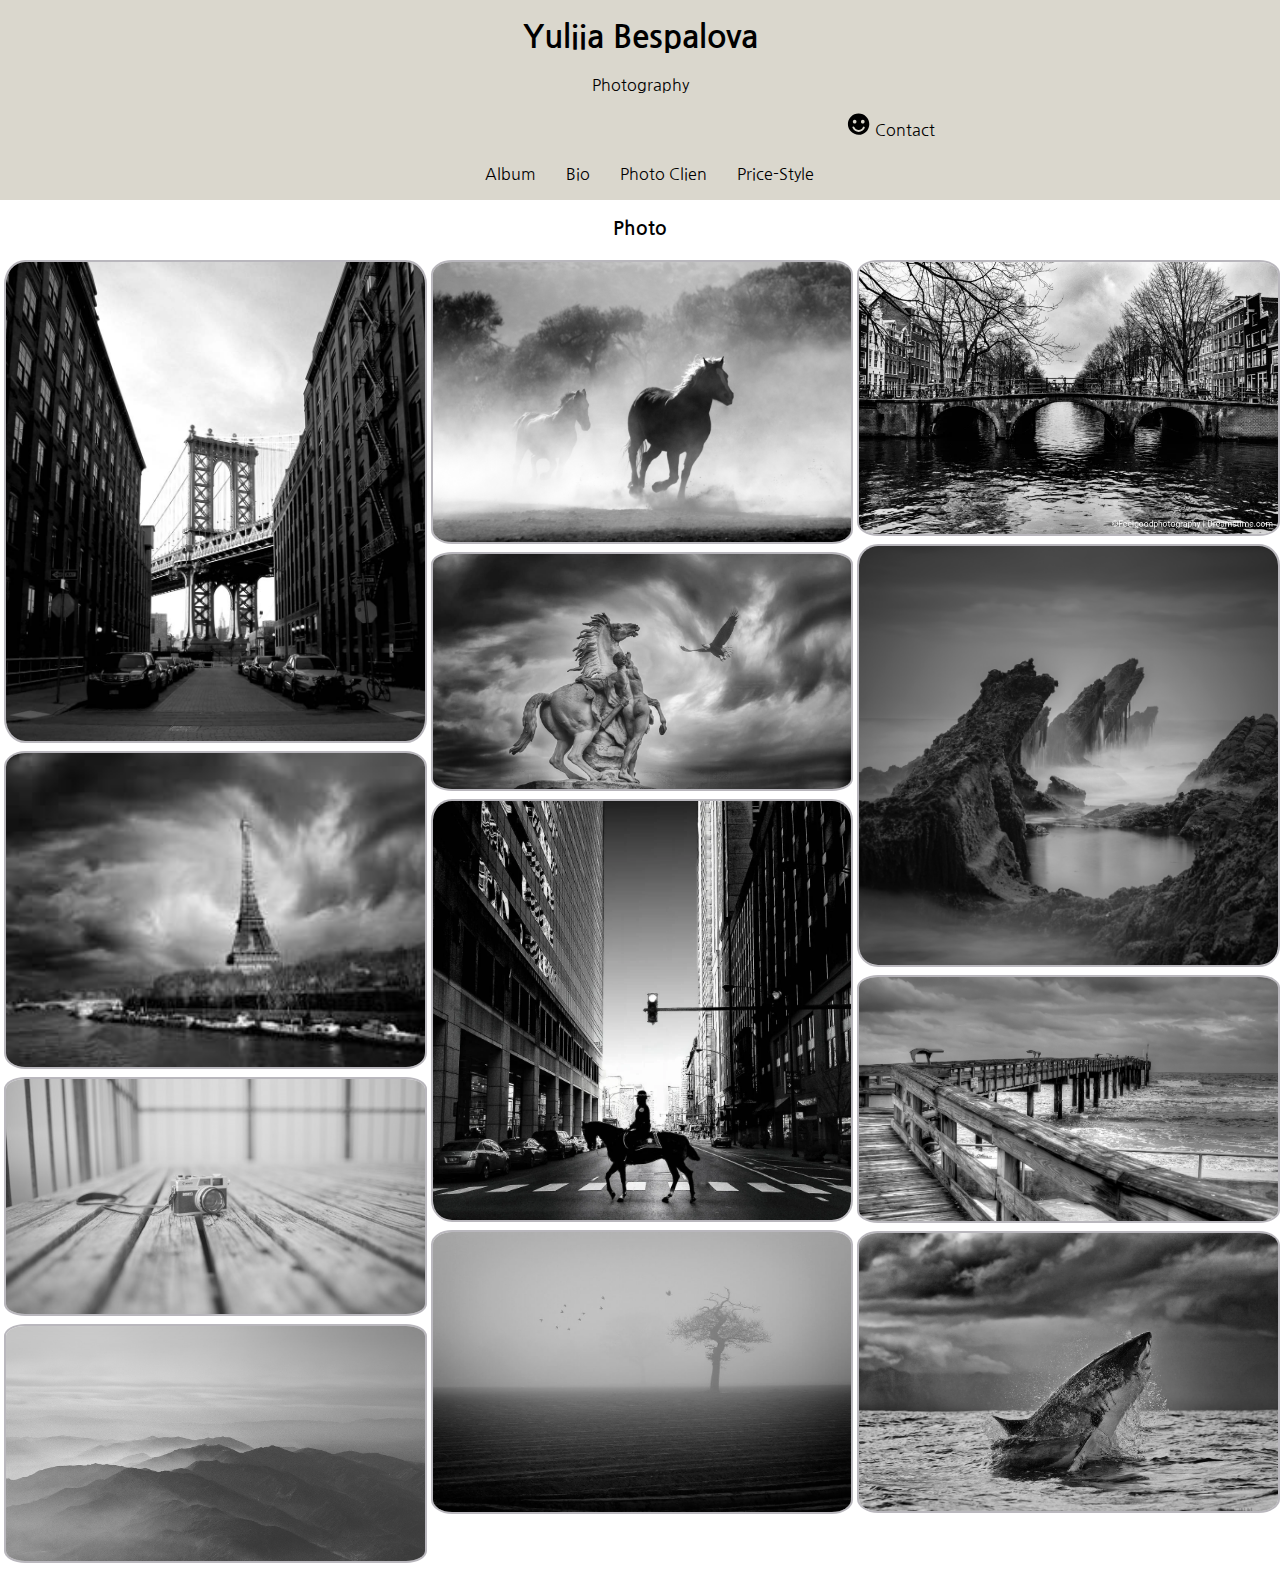
==== index.html @ be4f1351 "Add files via upload" ====
<!DOCTYPE html>
<head>
    <meta lang="en">
    <meta name="viewport" content="width=device-width, initial-scale=1.0">
    <meta charset="UTF-8">
    <link href="style.css" rel="stylesheet" type="text/css"/>
    <link rel="preconnect" href="https://fonts.googleapis.com">
    <link rel="preconnect" href="https://fonts.gstatic.com" crossorigin>
    <link href="https://fonts.googleapis.com/css2?family=Nanum+Gothic&display=swap" rel="stylesheet">
    <title>Photography Yuliia</title>
    
    
</head>
<body>
    <section class="sectionA">


        <div class="titlename">
        <h1>Yuliia Bespalova</h1>
        <p>Photography</p>
            </div>  


            <div class="svg">
                <a href="contakt.html"> <svg fill="#000000"  width="25px" version="1.2" baseProfile="tiny" id="Layer_1" xmlns="http://www.w3.org/2000/svg" xmlns:xlink="http://www.w3.org/1999/xlink"
	        viewBox="0 0 256 256" xml:space="preserve">
        <path d="M128.8,243.8c60.8,0.6,109.5-49.8,109.7-109.3c0.6-60.8-48.3-109.3-109.3-109.7c-61-0.4-109.5,49.8-109.7,109.3
	        C18.9,194.9,69.3,243.4,128.8,243.8z M172.4,90.7c10.8,0.6,18.7,8.3,18.3,19.1c-0.6,10.8-8.3,18.7-19.1,18.3
	        c-10.8-0.6-18.7-8.3-18.3-19.1C153.7,98.2,161.5,90.3,172.4,90.7z M129.2,214c-26.6-0.2-50.4-15.7-62.5-41.5
	        c-2.1-5.1,0.6-10.8,5.5-13c5.1-2.1,10.8,0.6,14.5,6c7.9,17,24.5,28.1,43.2,28.5c18.7,0.4,34.9-10.6,42.7-27.9
	        c2.8-5.7,9.1-7.7,13.6-5.3c5.7,2.8,8.1,7.9,5.3,13.6C180.7,198.5,155.8,214.5,129.2,214z M89.2,90.7c10.8,0.6,18.7,8.3,18.3,19.1
	        c-0.6,10.8-8.3,18.7-19.1,18.3c-9.4-0.2-18.7-8.3-18.3-19.1C70.3,99.6,78.4,90.3,89.2,90.7z"/>        
        </svg> Contact</a>
                    
    
    </div>


    <nav class="cont_nav">
       <ul>
        <li><a href="index.html">Album</a></li>
        <li><a href="biography.html">Bio</a></li>
        <li><a href="#">Photo Clien</a></li>
        <li><a href="#">Price-Style</a></li>
       </ul>
    </nav>
    </section>

    <h3 style="text-align: center;">Photo</h3>


        <picture class="column">
            <div class="photo">
                <img src="image/bridge.png" alt="Photo 1"onclick="zoomPhoto(this)">
                <img src="image/elfa.png" alt="Photo 2"onclick="zoomPhoto(this)">
                <img src="image/gray.png" alt="Photo 3"onclick="zoomPhoto(this)">
                <img src="image/greymountains.jpg" alt="Photo 4"onclick="zoomPhoto(this)">
              </div>
              <div class="photo">
                <img src="image/horse_gray.png" alt="Photo 5"onclick="zoomPhoto(this)">
                <img src="image/horse_statua.jpg" alt="Photo 6"onclick="zoomPhoto(this)">
                <img src="image/horspolice.png" alt="Photo 7"onclick="zoomPhoto(this)">
                <img src="image/lust_wood.jpg" alt="Photo 8"onclick="zoomPhoto(this)">
              </div>
              <div class="photo">
                <img src="image/most.png" alt="Photo 9"onclick="zoomPhoto(this)">
                <img src="image/Scale.jpg" alt="Photo 10"onclick="zoomPhoto(this)">
                <img src="image/sea.jpg" alt="Photo 11"onclick="zoomPhoto(this)">
                <img src="image/shark.jpg" alt="Photo 12"onclick="zoomPhoto(this)">
              </div>
        </picture>
        <div id="zoomedContainer" class="zoomed-container" onclick="closeZoomed()">
            <img id="zoomedImage" class="zoomed" src="" alt="">
        </div>
        
        <script src="script.js"></script>
</body>
---- style.css ----
html{
    width: auto;
    height: 100%;
}

body{
    margin: 0;
    padding: 0;
    font-family: 'Nanum Gothic', sans-serif;
}



.sectionA{
    display: inline-block;
    position: relative;
    width: 100%;
    height: 200px;
    background-color: #dad7cd;
    

}


.titlename{
    display: inline;
    text-align: center;
}


.svg{
    position: relative;
    width: 100px;
    margin: auto;
    left: 20%;
    
}


.svg a{
    color: black;
    transition: 1s ease;
    text-decoration: none;
}

.svg a:hover{
    transition: 1s ease;
    color: #d4a373;
}

ul{
    display: flex;
    gap: 30px;
    list-style: none;
    
   
}

li a{
    color: black;
    transition: 1s ease;
    text-decoration: none;
}


li a:hover{
    transition: 1s ease;
    color: #d4a373;
}



.cont_nav{
    position: relative;
    width: 390px;
    margin: auto;
    top: 0.5em;
    
}


.column{
    display: flex;
}


.photo{
    flex: 1;
    display: flex;
    flex-direction: column;
    margin: 4px;
    
}



.photo img:hover {
    transform: scale(1.1); /* Збільшення зображення на 10% при наведенні */
    transition: transform 0.3s ease; /* Плавний перехід між станами */
}

.photo img{
    
    width: 100%;
    height: auto;
    margin-bottom: 8px;
    border: 2px solid #B9B7BD;
    object-fit: cover;
    border-radius: 5%; 
    
}

.zoomed-container {
    position: fixed;
    top: 0;
    left: 0;
    width: 100%;
    height: 100%;
    background: rgba(0, 0, 0, 0.8);
    display: none;
    justify-content: center;
    align-items: center;
    transition: 2s ease;
}

.zoomed-container img {
    max-width: 100%;
    max-height: 100%;
    
}

/* Початок другої сторінки Biography*/


.cont_A{
    width: 400px;
    height: 200px;
    text-align: center;
    margin: auto;
    font-size: 0.9em;
}

/* початок третьої сторінки контакт*/
.cont_M{
    width: 400px;
    text-align: center;
    margin: auto;
    font-size: 0.9em;
}



.form{
    margin: auto;
    width: 350px;
    height: 400px;
    
    display: flex;
    flex-wrap: wrap;
    flex-direction: column;
    align-items: center;
        
      
}

.input-groupA {
    width: 100%;
    display: flex;
    gap: 10px;
    align-items: flex-start;
    justify-content: center;
}


.input-groupB{
    width: 100%;
    display: flex;
    flex-direction: column;
    gap: 10px;
    align-items: flex-start; 
    
}

#subject,#email,#adres{
    position: relative;
    width: 342px;

}


#textarea{
    width: 342px;
    height: 100px;
    resize: none;
    overflow: none;
}




 #button{
    position: relative;
    justify-content: center;
    display: flex;
    gap: 20px;
    
}
.send,.reset{
    border: none;
    background-color: transparent;
    box-shadow: 1px 1px 1px 1px;
    transition: 1s ease;
}

.send:hover,.reset:hover{
    font-size: larger;
    transition: 1s ease;
}





.send.clicked {
    animation: clickAnimation 1s ease;
}

@keyframes clickAnimation {
    0% {
        transform: scale(1);
    }
    50% {
        transform: scale(1.2);
    }
    100% {
        transform: scale(1);
    }
}


@media only screen and (max-width: 480px) and (min-width: 320px) and (max-device-width: 6.7in) and (min-device-width: 6.6in) {
    /* Тут вказуйте ваші стилі для телефонів з діагоналлю близькою до 6.7 дюйма */
    .form{
        width: auto;
    }
}



/* Медіа-запит для екранів шириною менше 600px */
@media screen and (max-width: 600px) {
    .form {
        width: 90%;
    }
    /* Додаткові стилі для інших елементів, які ви хочете модифікувати для малих екранів */
    .input-groupA, .input-groupB {
        gap: 5px;
    }
    
    
}

/* Медіа-запит для екранів шириною менше 400px */
@media screen and (max-width: 400px) {
    .form {
        width: 80%;
    }
    /* Додаткові стилі для інших елементів, які ви хочете модифікувати для дуже малих екранів */
}





@media only screen and (max-width: 600px) {
    .sectionA {
        height: auto;
    }

    .cont_nav {
        width: 100%;
    }

    .column {
        flex-direction: column;
    }

    .photo {
        margin: 8px 0;
    }
}
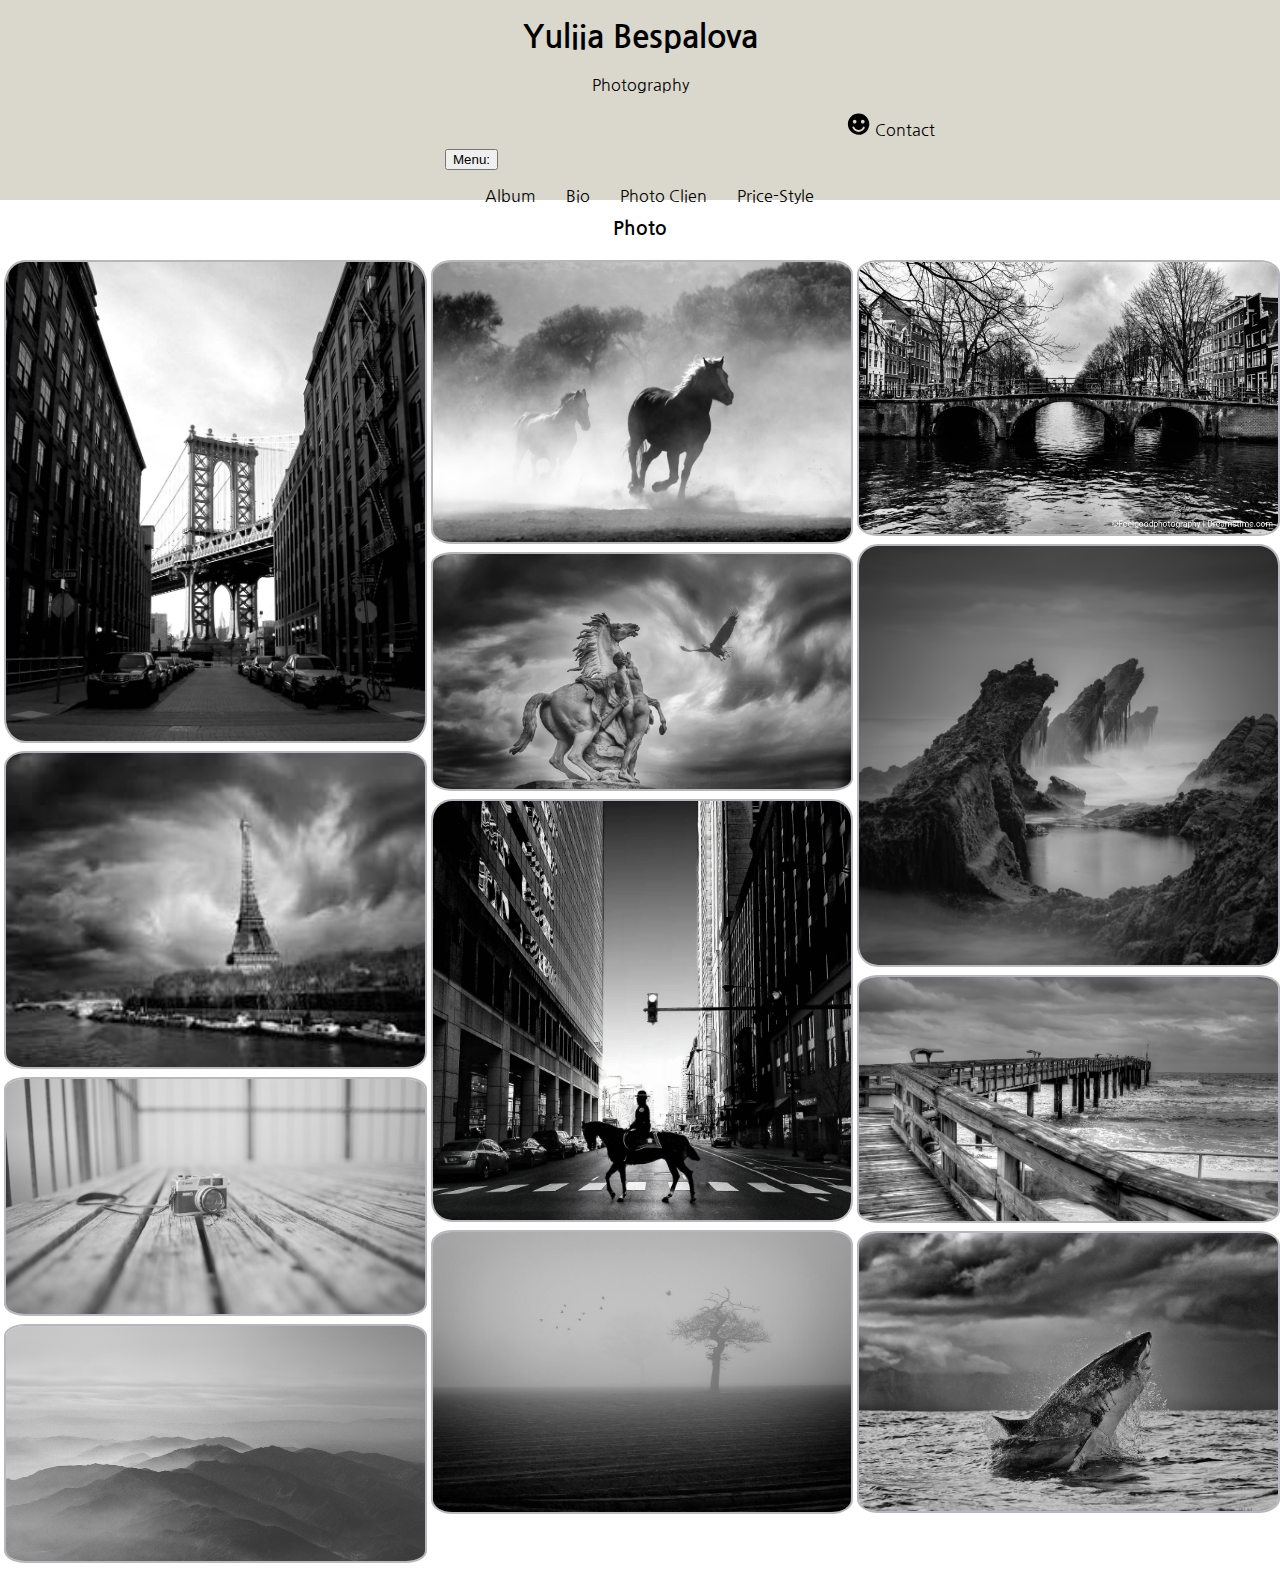
==== commit eab2bd00: "Update index.html" ====
--- a/index.html
+++ b/index.html
@@ -37,6 +37,7 @@
 
 
     <nav class="cont_nav">
+	    <button class="toggle-menu-btn">Menu:</button>
        <ul>
         <li><a href="index.html">Album</a></li>
         <li><a href="biography.html">Bio</a></li>
@@ -74,4 +75,4 @@
         </div>
         
         <script src="script.js"></script>
-</body>+</body>
--- a/style.css
+++ b/style.css
@@ -1,5 +1,5 @@
 html{
-    width: auto;
+    width: 100%;
     height: 100%;
 }
 
@@ -7,6 +7,8 @@
     margin: 0;
     padding: 0;
     font-family: 'Nanum Gothic', sans-serif;
+    
+    
 }
 
 
@@ -129,6 +131,35 @@
     
 }
 
+
+/* Додайте стилі для стрілок */
+#arrow {
+    position: absolute;
+    top: 50%;
+    font-size: 24px;
+    cursor: pointer;
+    color: white;
+    
+    padding: 10px;
+    border-radius: 50%;
+    display: none;
+}
+
+.arrow-left {
+    left: 10px;
+}
+
+.arrow-right {
+    right: 10px;
+}
+
+/* Зробіть стрілки видимими при наведенні на збільшене зображення */
+.zoomed-container:hover .arrow {
+    display: block;
+}
+
+
+
 /* Початок другої сторінки Biography*/
 
 
@@ -151,45 +182,72 @@
 
 
 .form{
-    margin: auto;
-    width: 350px;
-    height: 400px;
-    
+    box-sizing: border-box;
+    margin: auto;
+    width: 356px;
+    height: 480px;
     display: flex;
     flex-wrap: wrap;
     flex-direction: column;
     align-items: center;
+    justify-content: center;
+    
         
       
 }
 
+
+
 .input-groupA {
     width: 100%;
     display: flex;
     gap: 10px;
-    align-items: flex-start;
+    text-align: center;
+    margin-bottom: 10px;
+}
+
+
+.firstname1,.lastname1{
+    align-items: center;
+    
+}
+
+
+
+
+.input-groupB{
+    width: 90%;
+    display: flex;
+    flex-direction: column;
+    gap: 20px;
     justify-content: center;
-}
-
-
-.input-groupB{
-    width: 100%;
-    display: flex;
-    flex-direction: column;
-    gap: 10px;
-    align-items: flex-start; 
-    
-}
+    text-align: center;
+    
+    
+}
+
+
 
 #subject,#email,#adres{
     position: relative;
-    width: 342px;
-
+    width: 100%;
+    text-align: center;
+
+}
+
+
+
+
+#phone{
+   position: relative;
+   width: 80%;
+   text-align: center;
+    
 }
 
 
 #textarea{
-    width: 342px;
+    width: 100%;
     height: 100px;
     resize: none;
     overflow: none;
@@ -198,23 +256,25 @@
 
 
 
- #button{
-    position: relative;
+#button {
+    margin-top: 12px;
+    display: flex;
     justify-content: center;
-    display: flex;
+    align-items: center;
     gap: 20px;
-    
-}
-.send,.reset{
-    border: none;
-    background-color: transparent;
-    box-shadow: 1px 1px 1px 1px;
-    transition: 1s ease;
-}
-
-.send:hover,.reset:hover{
-    font-size: larger;
-    transition: 1s ease;
+}
+.send, .reset {
+    background-color: #b8c0ff;
+    border: 1px solid #000; /* Додайте рамку для більшої видимості кнопок */
+    padding: 10px 20px;
+    cursor: pointer;
+    transition: 0.5s ease;
+    color: white;
+}
+
+.send:hover, .reset:hover {
+    background-color: #d5bdaf; /* Змініть колір фону при наведенні */
+    color: #white; /* Змініть колір тексту при наведенні */
 }
 
 
@@ -238,54 +298,99 @@
 }
 
 
-@media only screen and (max-width: 480px) and (min-width: 320px) and (max-device-width: 6.7in) and (min-device-width: 6.6in) {
-    /* Тут вказуйте ваші стилі для телефонів з діагоналлю близькою до 6.7 дюйма */
-    .form{
-        width: auto;
-    }
-}
-
-
+/* Стилі для телефонів з діагоналлю близькою до 6.7 дюйма */
+@media only screen and (max-width: 480px) and (min-width: 320px) and (max-width: 6.7in) and (min-width: 6.6in) {
+    body {
+        width: 80%;
+    }
+
+    .form {
+        width: 80%;
+    }
+
+    .send, .reset {
+        width: 100%; /* Робимо кнопки повноширокими на малих екранах */
+    }
+}
 
 /* Медіа-запит для екранів шириною менше 600px */
 @media screen and (max-width: 600px) {
-    .form {
+    body{
+        width: 80%%;
+    }
+    
+    .form .cont_A {
         width: 90%;
     }
-    /* Додаткові стилі для інших елементів, які ви хочете модифікувати для малих екранів */
+
     .input-groupA, .input-groupB {
         gap: 5px;
     }
-    
-    
+
+    .send, .reset {
+        width: 100%; /* Робимо кнопки повноширокими на малих екранах */
+    }
+    .cont_A {
+        width: 80%;
+    }
+
+    .cont_nav {
+        width: 100%;
+    }
+
+    .column {
+        flex-direction: column;
+        padding: 20px;
+    }
+
+    .photo {
+        margin: 10px 0;
+    }
+}
 }
 
 /* Медіа-запит для екранів шириною менше 400px */
 @media screen and (max-width: 400px) {
-    .form {
+    .form .cont_A {
         width: 80%;
     }
-    /* Додаткові стилі для інших елементів, які ви хочете модифікувати для дуже малих екранів */
-}
-
-
-
-
+
+    .send, .reset {
+        width: 100%; /* Робимо кнопки повноширокими на малих екранах */
+    }
+}
+
+
+
+/* start write code hidden menu blok on a max-width 600px */
 
 @media only screen and (max-width: 600px) {
-    .sectionA {
-        height: auto;
-    }
 
     .cont_nav {
+        display: none;
+        flex-direction: column;
         width: 100%;
-    }
-
-    .column {
-        flex-direction: column;
-    }
-
-    .photo {
-        margin: 8px 0;
-    }
-}
+   
+    }
+
+    ul{
+        display: flex;
+    }
+
+    li {
+        text-align: center;
+        width: 100%;
+      }
+
+      .toggle-menu-btn {
+        display: block;
+      }
+
+}
+
+
+
+
+
+
+
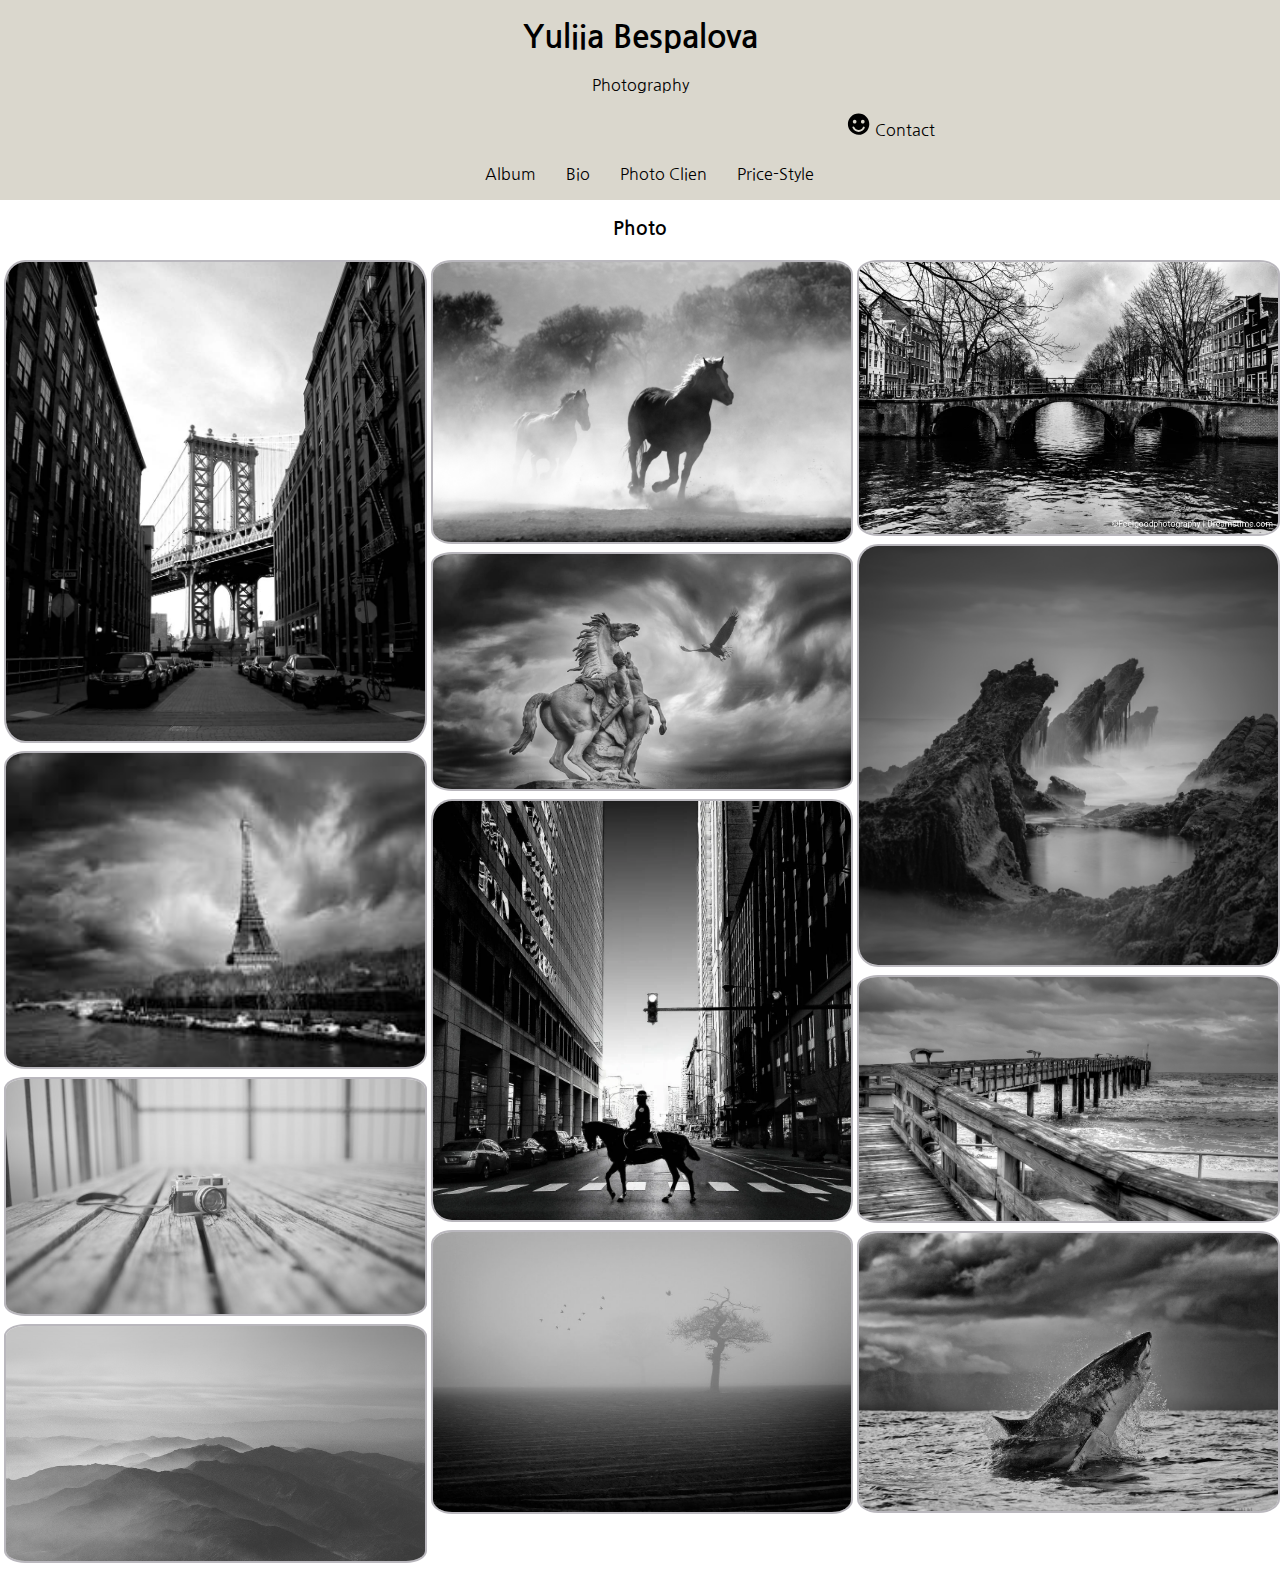
==== commit ea95caa3: "Update index.html" ====
--- a/index.html
+++ b/index.html
@@ -37,7 +37,7 @@
 
 
     <nav class="cont_nav">
-	    <button class="toggle-menu-btn">Menu:</button>
+	    
        <ul>
         <li><a href="index.html">Album</a></li>
         <li><a href="biography.html">Bio</a></li>
--- a/style.css
+++ b/style.css
@@ -362,35 +362,10 @@
 
 
 
-/* start write code hidden menu blok on a max-width 600px */
-
-@media only screen and (max-width: 600px) {
-
-    .cont_nav {
-        display: none;
-        flex-direction: column;
-        width: 100%;
-   
-    }
-
-    ul{
-        display: flex;
-    }
-
-    li {
-        text-align: center;
-        width: 100%;
-      }
-
-      .toggle-menu-btn {
-        display: block;
-      }
-
-}
-
-
-
-
-
-
-
+
+
+
+
+
+
+
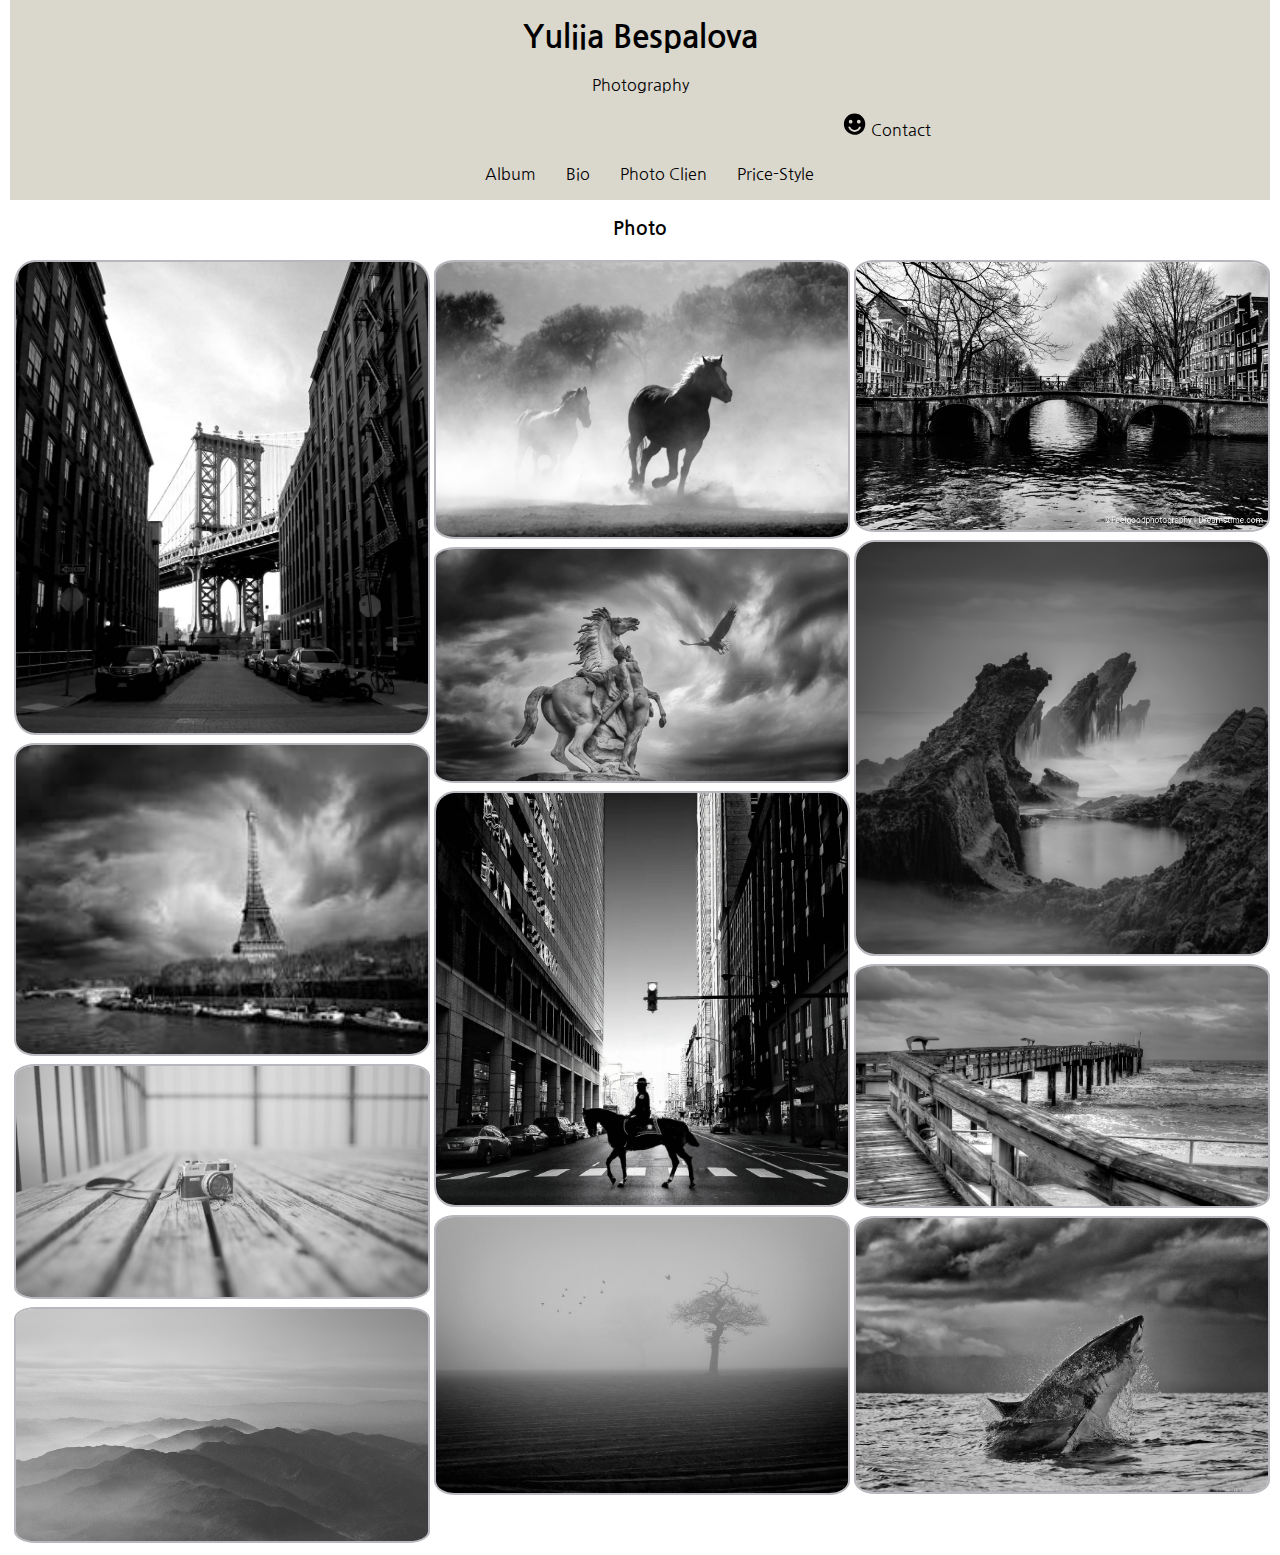
==== commit 1488605b: "Update index.html" ====
--- a/index.html
+++ b/index.html
@@ -42,7 +42,7 @@
         <li><a href="index.html">Album</a></li>
         <li><a href="biography.html">Bio</a></li>
         <li><a href="#">Photo Clien</a></li>
-        <li><a href="#">Price-Style</a></li>
+        <li><a href="price-style.html">Price-Style</a></li>
        </ul>
     </nav>
     </section>
--- a/style.css
+++ b/style.css
@@ -7,6 +7,8 @@
     margin: 0;
     padding: 0;
     font-family: 'Nanum Gothic', sans-serif;
+    padding-left: 10px;
+    padding-right: 10px;
     
     
 }
@@ -228,6 +230,9 @@
 
 
 
+
+
+
 #subject,#email,#adres{
     position: relative;
     width: 100%;
@@ -279,6 +284,31 @@
 
 
 
+/* start code write table (Price-style) */
+
+.table-container{
+    width: 100%;
+    display: flex;
+    margin: auto;
+    
+    
+}
+
+table{
+    margin: auto;
+    width: 400px;
+    text-align: center;
+    border-collapse: collapse;
+    border: 1px solid black;
+}
+
+ tr {
+    border: 1px solid black;
+
+}
+
+
+
 
 
 .send.clicked {
